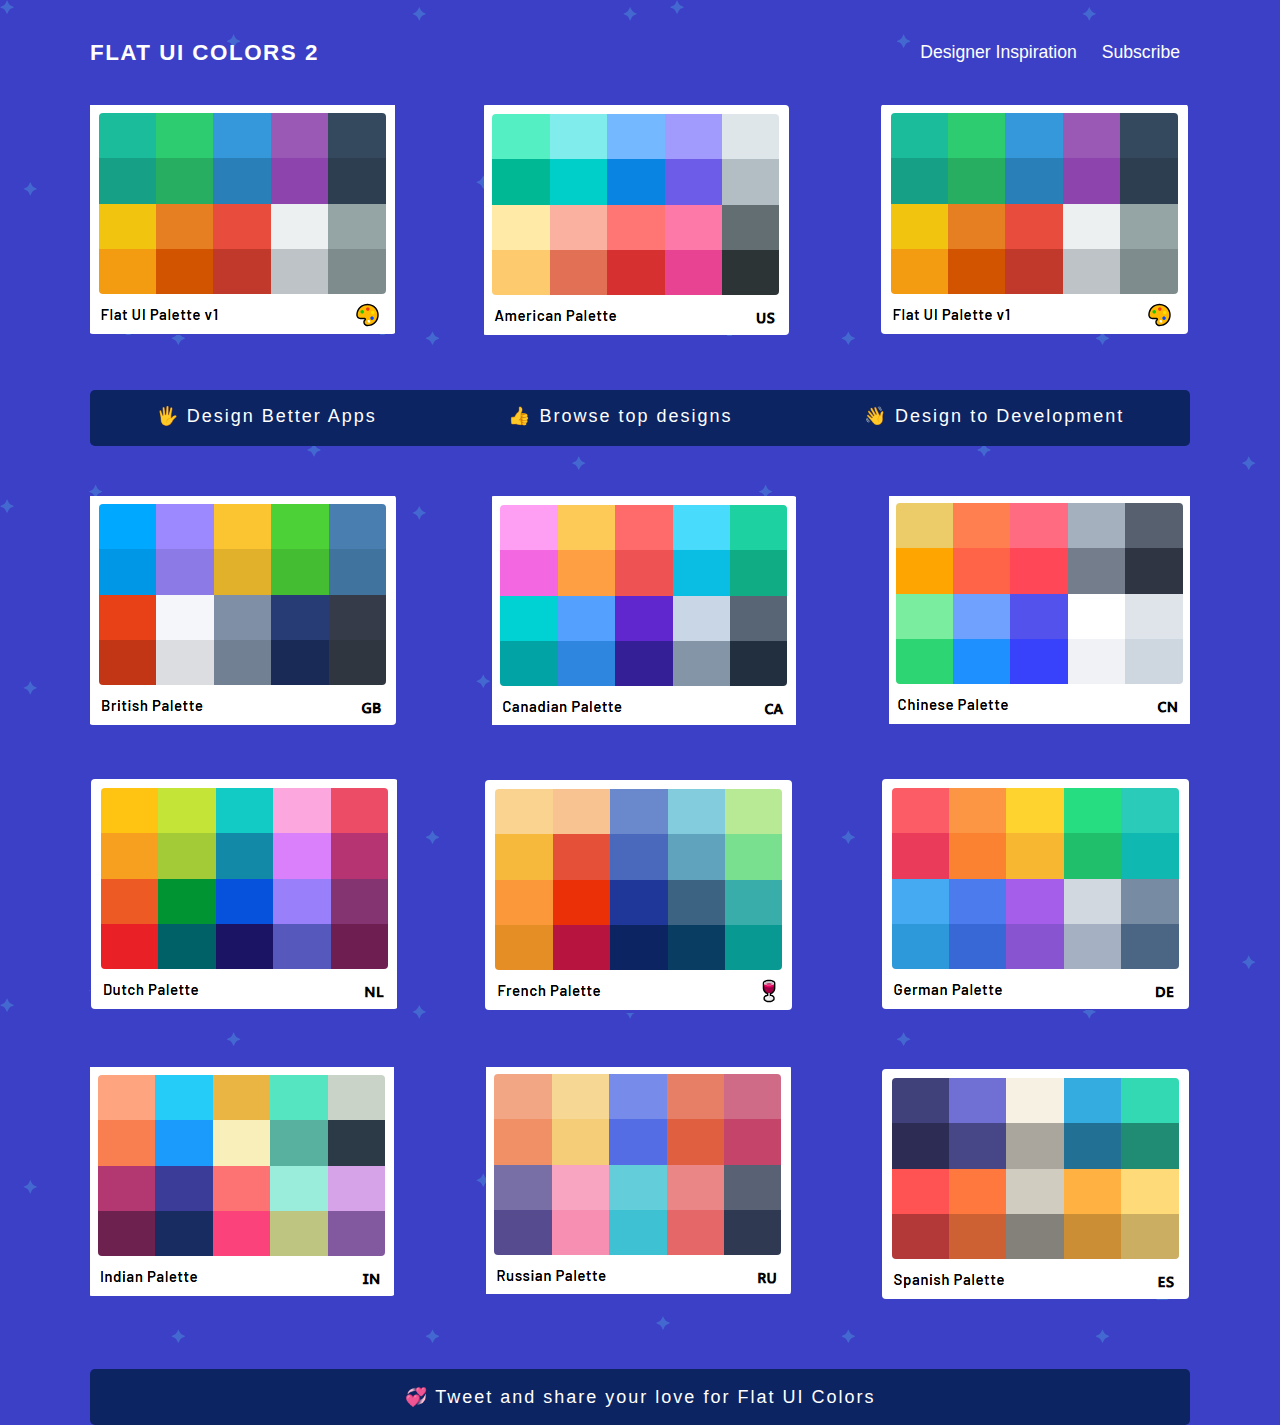
==== index.html @ 0157760a "color web" ====
<!DOCTYPE html>
<html lang="en">

<head>
    <meta charset="UTF-8">
    <meta name="viewport" content="width=device-width, initial-scale=1.0">
    <title>Palettes | Flat UI Colors 🎨 280 handpicked colors ready for COPY &amp; PASTE</title>
    <link rel="stylesheet" href="./Style/syle.css">
    <link rel="stylesheet" href="./Style/main.css">



</head>

<body>
    <div class="main">
        <nav>
            <div class="h1">
                <a href="#">FLAT UI COLORS 2</a>
            </div>
            <ul class="nav-ul">
                <li>
                    <div class="about box1"> <a href="#">Designer Inspiration</a></div>
                </li>
                <li>
                    <div class="about box2"> <a href="#">Subscribe</a></div>
                </li>
            </ul>
        </nav>

        <!-- Main Content Working -->

        <div class="main-boxes">
            <div class="box"><a href=""><img src="./Assets/1.PNG" alt=""></a></div>
            <div class="box"><a href=""><img src="./Assets/2.PNG" alt=""></a></div>
            <div class="box"><a href=""><img src="./Assets/3.PNG" alt=""></a></div>

            <div class="content">
                <ul class="con-ul">
                    <li>🖐 Design Better Apps</li>
                    <li>👍 Browse top designs</li>
                    <li>👋 Design to Development</li>
                </ul>
            </div>

            <div class="box"><a href=""><img src="./Assets/4.PNG" alt=""></a></div>
            <div class="box"><a href=""><img src="./Assets/5.PNG" alt=""></a></div>
            <div class="box"><a href=""><img src="./Assets/6.PNG" alt=""></a></div>
            <div class="box"><a href=""><img src="./Assets/7.PNG" alt=""></a></div>
            <div class="box"><a href=""><img src="./Assets/8.PNG" alt=""></a></div>
            <div class="box"><a href=""><img src="./Assets/9.PNG" alt=""></a></div>
            <div class="box"><a href=""><img src="./Assets/10.PNG" alt=""></a></div>
            <div class="box"><a href=""><img src="./Assets/11.PNG" alt=""></a></div>
            <div class="box"><a href=""><img src="./Assets/12.PNG" alt=""></a></div>

            <div class="content ahad">
                <a href="#"><p>💞 Tweet and share your love for Flat UI Colors</p></a>
               </div>

        </div>

    </div>
</body>

</html>
---- Style/syle.css ----
/* body content */

*{
    margin: 0px;
    padding: 0px;
    border: 0px;
    color: rgb(255, 255, 255);
    font-family: 'Gill Sans', 'Gill Sans MT', Calibri, 'Trebuchet MS', sans-serif;
    text-decoration: none;
}


body {
    background-color: #3c40c6;
    background-image: url(/Assets/stars-opacity.0979c1.svg);
    background-repeat: repeat;

    /* main body div */
}
.main{
    width: 1100px;
    height: auto;
    /* background-color: rgb(9, 248, 248); */
    margin: auto;

}

    /* Nav Bar Css */

nav{
    height: 105px;
    width: 100%;
    /* background-color: rgb(0, 139, 19); */
    display: flex;
    position: relative;
    align-items: center;
}
.nav-ul{
    display: flex;
    list-style-type: none;
    position: absolute;
    right: 0%;
    margin-left: 2px;

}
nav ul li div a{
    font-size: 110%;
    margin: 0 5px 0 40;
    font-weight: 400;
}
.box1{ 
    position: relative;
    right: 5px;

}

            /* logo Css . the h1 is logo text */
.h1{
  font-size: 140%;
  color: white;
  font-weight: 600;
  letter-spacing: 1.5px;
}
.h1:active{
    font-size: 120%;

}
 .box1:active a:active {
    font-size: 100%;
}
.box2:active a:active {
    font-size: 100%;
}

.about{
    padding:10px
}

/* mobile Media Query  (max-width:455px)*/


@media only screen and (max-width:455px) {
    
    .main{
        width: 100%;
        height: 999px;
        margin: auto;
    }
     
/* This is logo Media Query */

    .h1 {
        margin-left: 9%;
        font-size: 150%;
    }
    
}

@media only screen and (max-width:710px) {
    
    nav ul li div a{
        display:none}

}


@media only screen and (max-width:768px){

    .box{
        justify-content: space-around;
        margin: auto;
    }
}
---- Style/main.css ----
/* Main Content Css  */

    .main-boxes {
        display: flex;
        flex-wrap: wrap;
        gap: 50px 20px;
        justify-content: space-between;

    }
   .box{
        border-radius: 12px;
    }

    .box:hover{
        box-shadow: 0 -1px 15px rgba(255, 255, 255, 0.522);
    }

  .content{
    width: 100%;
    height: 56px;
    background-color: #0c2461;
    border-radius: 5px;
  }

.con-ul{
        display: flex;
        list-style-type: none;
        justify-content: space-around;
        margin-top: 15px;
        font-size: 18px;
        font-weight: 500;
        letter-spacing: 2px;
}


.ahad{
    display: flex;
        margin-top: 15px;
        font-size: 18px;
        font-weight: 500;
        letter-spacing: 2px;
        align-items: center;
        justify-content: center;
}

@media only screen and (max-width:768px){

    .content{
        display:none
    }
}
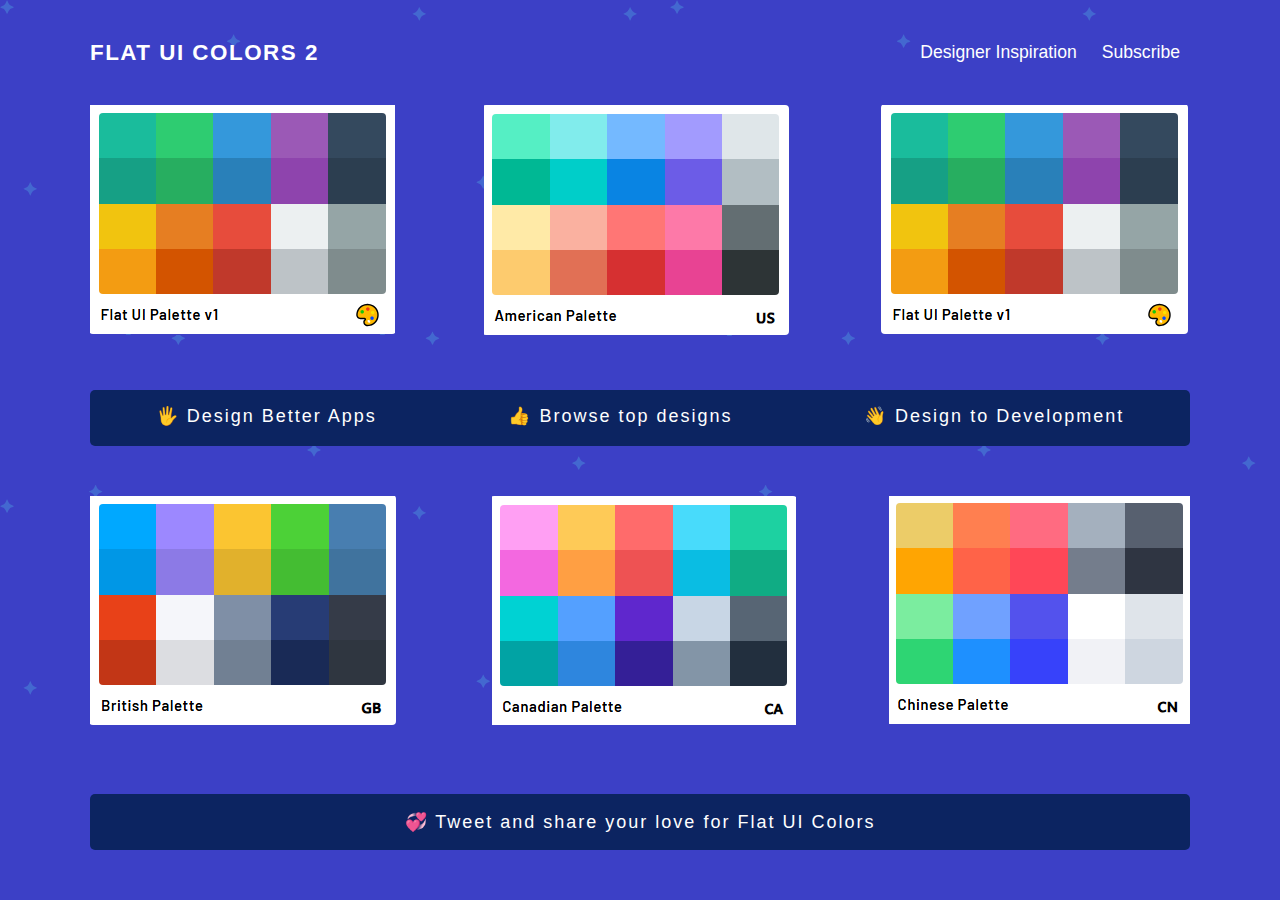
==== commit 20de39f0: "clon web" ====
--- a/index.html
+++ b/index.html
@@ -7,6 +7,7 @@
     <title>Palettes | Flat UI Colors 🎨 280 handpicked colors ready for COPY &amp; PASTE</title>
     <link rel="stylesheet" href="./Style/syle.css">
     <link rel="stylesheet" href="./Style/main.css">
+    
 
 
 
@@ -31,9 +32,9 @@
         <!-- Main Content Working -->
 
         <div class="main-boxes">
-            <div class="box"><a href=""><img src="./Assets/1.PNG" alt=""></a></div>
-            <div class="box"><a href=""><img src="./Assets/2.PNG" alt=""></a></div>
-            <div class="box"><a href=""><img src="./Assets/3.PNG" alt=""></a></div>
+            <a href="./Pages/page1.html"><div class="box"><img src="./Assets/1.PNG" alt=""></div></a>
+            <a href="./Pages/page2.html"><div class="box"><img src="./Assets/2.PNG" alt=""></div></a>
+            <a href="./Pages/page3.html"><div class="box"><img src="./Assets/3.PNG" alt=""></div></a>
 
             <div class="content">
                 <ul class="con-ul">
@@ -43,16 +44,10 @@
                 </ul>
             </div>
 
-            <div class="box"><a href=""><img src="./Assets/4.PNG" alt=""></a></div>
-            <div class="box"><a href=""><img src="./Assets/5.PNG" alt=""></a></div>
-            <div class="box"><a href=""><img src="./Assets/6.PNG" alt=""></a></div>
-            <div class="box"><a href=""><img src="./Assets/7.PNG" alt=""></a></div>
-            <div class="box"><a href=""><img src="./Assets/8.PNG" alt=""></a></div>
-            <div class="box"><a href=""><img src="./Assets/9.PNG" alt=""></a></div>
-            <div class="box"><a href=""><img src="./Assets/10.PNG" alt=""></a></div>
-            <div class="box"><a href=""><img src="./Assets/11.PNG" alt=""></a></div>
-            <div class="box"><a href=""><img src="./Assets/12.PNG" alt=""></a></div>
-
+            <a href="./Pages/page4.html"><div class="box"><img src="./Assets/4.PNG" alt=""></div></a>
+            <a href="./Pages/page5.html"><div class="box"><img src="./Assets/5.PNG" alt=""></div></a>
+            <a href="./Pages/page6.html"><div class="box"><img src="./Assets/6.PNG" alt=""></div></a>
+           
             <div class="content ahad">
                 <a href="#"><p>💞 Tweet and share your love for Flat UI Colors</p></a>
                </div>
--- a/Style/main.css
+++ b/Style/main.css
@@ -48,4 +48,4 @@
     .content{
         display:none
     }
-}
+}